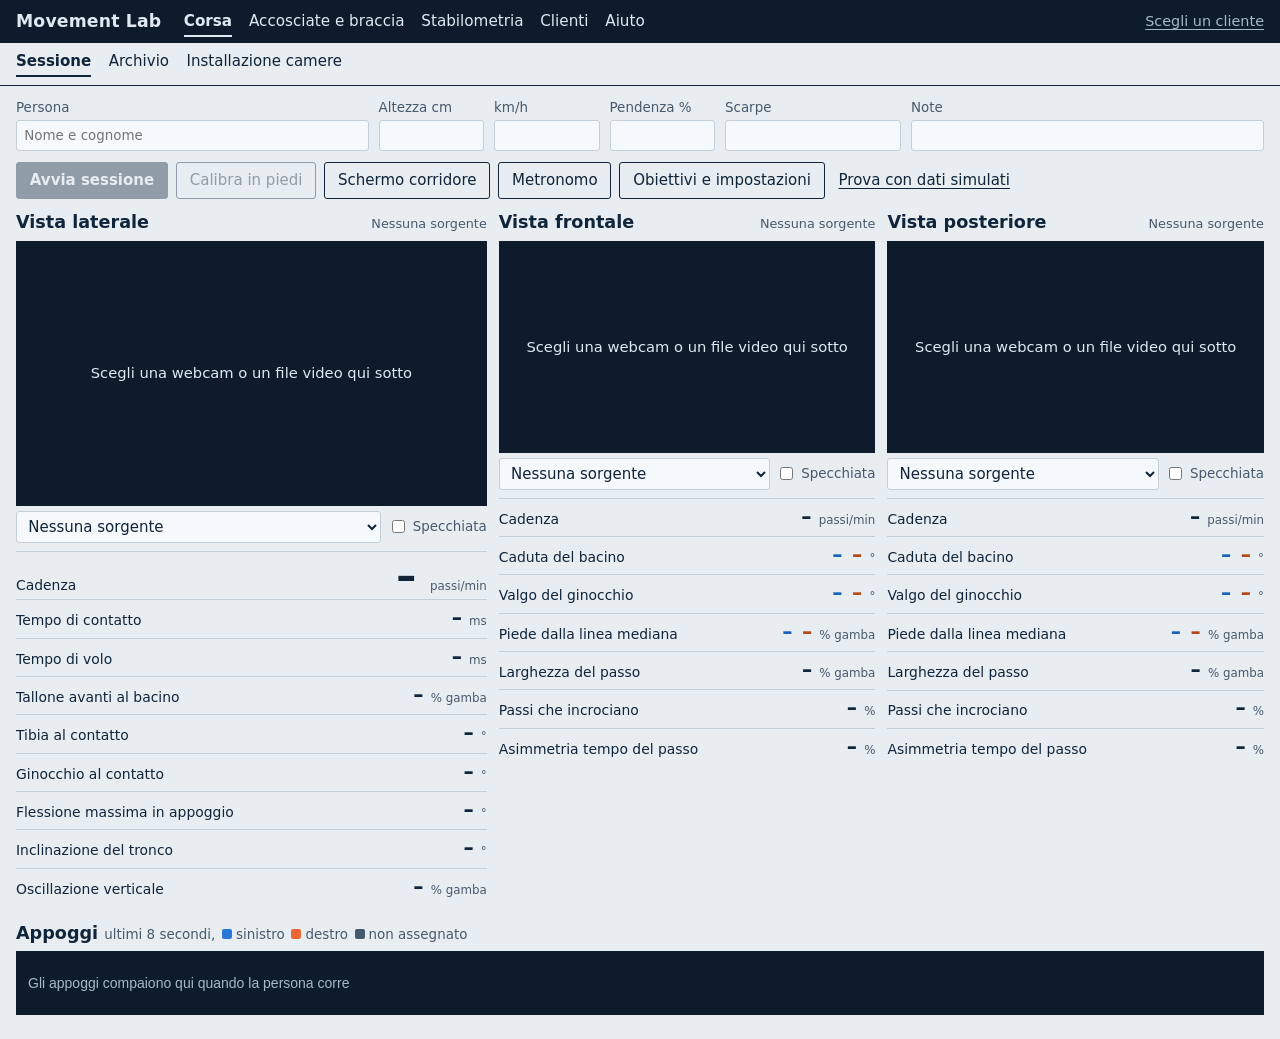
==== index.html @ 062727ff "Add files via upload" ====
<!doctype html>
<html lang="it">
<head>
<meta charset="utf-8">
<meta name="viewport" content="width=device-width, initial-scale=1">
<title>Corsa, Movement Lab</title>
<link rel="icon" href="../icon-192.png">
<link rel="manifest" href="../manifest.webmanifest">
<link rel="apple-touch-icon" href="../icon-192.png">
<script>if ((navigator.userAgentData && navigator.userAgentData.mobile) || /Android|iPhone|iPad|iPod|Mobile/.test(navigator.userAgent) || (navigator.maxTouchPoints > 1 && /Macintosh/.test(navigator.userAgent))) location.replace("telefono.html" + location.hash);</script>
<link rel="stylesheet" href="styles.css">
<link rel="stylesheet" href="../suitebar.css">
</head>
<body data-module="corsa">
<header class="top no-print">
  <nav aria-label="Sezioni"><a href="#live" data-nav="live">Sessione</a><a href="#archivio" data-nav="archivio">Archivio</a><a href="#guida" data-nav="guida">Installazione camere</a></nav>
  <p id="status" role="status"></p>
</header>

<main id="live" class="page">
  <form class="session" id="sessionForm" autocomplete="off">
    <label class="grow">Persona <input id="person" list="people" placeholder="Nome e cognome"><datalist id="people"></datalist></label>
    <label>Altezza cm <input id="height" type="number" min="100" max="230" inputmode="numeric"></label>
    <label>km/h <input id="speed" type="number" step="0.1" min="0" inputmode="decimal"></label>
    <label>Pendenza % <input id="incline" type="number" step="0.5" inputmode="decimal"></label>
    <label>Scarpe <input id="shoes"></label>
    <label class="grow">Note <input id="notes"></label>
  </form>
  <div class="controls">
    <button id="start" class="primary" disabled>Avvia sessione</button>
    <span id="clock" class="clock" hidden>0:00</span>
    <button id="calibrate" disabled title="La persona resta ferma in piedi per 3 secondi davanti alle camere frontale o posteriore">Calibra in piedi</button>
    <button id="runnerBtn">Schermo corridore</button>
    <button id="metro" aria-pressed="false">Metronomo</button>
    <button id="goalsBtn" aria-expanded="false" aria-controls="goals">Obiettivi e impostazioni</button>
    <button id="demo" class="quiet">Prova con dati simulati</button>
  </div>
  <section id="goals" class="goals" hidden aria-label="Obiettivi e impostazioni">
    <p class="fine">Le soglie sono facoltative e le decidi tu in base alla persona. Una misura fuori soglia viene segnalata durante la corsa.</p>
    <div class="goal-fields">
      <label>Cadenza minima <input id="g_cadMin" type="number"></label>
      <label>Cadenza massima <input id="g_cadMax" type="number"></label>
      <label>Metronomo, passi/min <input id="g_metro" type="number" value="170"></label>
      <label>Caduta bacino massima ° <input id="g_drop" type="number" step="0.5"></label>
      <label>Valgo massimo ° <input id="g_valgus" type="number" step="0.5"></label>
      <label>Tallone avanti massimo, % gamba <input id="g_over" type="number" step="1"></label>
      <label>Riconoscimento <select id="g_model"><option value="full">Preciso</option><option value="lite">Veloce, per PC meno potenti</option></select></label>
      <label>Riproduzione file video <select id="g_rate"><option value="1">Velocità normale</option><option value="0.5">Metà velocità</option><option value="0.25">Un quarto, per video a 120 fps o più</option></select></label>
    </div>
  </section>

  <div class="bays" id="bays"></div>
  <section class="ribbon-wrap" aria-label="Appoggi degli ultimi 8 secondi">
    <h2>Appoggi <span class="fine">ultimi 8 secondi, <i class="sw l"></i>sinistro <i class="sw r"></i>destro <i class="sw n1"></i>non assegnato</span></h2>
    <canvas id="ribbon" height="64"></canvas>
  </section>
</main>

<main id="archivio" class="page" hidden></main>
<main id="report" class="page" hidden></main>

<main id="guida" class="page guide" hidden>
  <h1>Come piazzare le camere</h1>
  <p class="lede">La qualità dei numeri dipende soprattutto dalla ripresa. Conviene rifarla sempre uguale, così le sessioni restano confrontabili.</p>
  <svg class="plan" viewBox="0 0 720 300" role="img" aria-label="Pianta dall'alto: tapis roulant al centro, camera frontale davanti, posteriore dietro, laterale di fianco a circa 3 metri">
    <rect x="240" y="95" width="240" height="66" rx="6" class="belt"/><text x="360" y="133" text-anchor="middle">tapis roulant</text>
    <path d="M360 128 h0" />
    <g class="cam"><rect x="60" y="112" width="34" height="30" rx="4"/><text x="77" y="96" text-anchor="middle">Frontale</text></g>
    <g class="cam"><rect x="626" y="112" width="34" height="30" rx="4"/><text x="643" y="96" text-anchor="middle">Posteriore</text></g>
    <g class="cam"><rect x="343" y="250" width="34" height="30" rx="4"/><text x="430" y="271" text-anchor="middle">Laterale</text></g>
    <line x1="100" y1="128" x2="234" y2="128" class="dim"/><text x="167" y="120" text-anchor="middle" class="small">3-4 m</text>
    <line x1="486" y1="128" x2="620" y2="128" class="dim"/><text x="553" y="120" text-anchor="middle" class="small">3-4 m</text>
    <line x1="360" y1="167" x2="360" y2="244" class="dim"/><text x="372" y="210" class="small">3 m</text>
    <path d="M300 128 l-26 0 m8 -7 l-8 7 l8 7" class="dir"/><text x="360" y="84" text-anchor="middle" class="small">direzione di corsa: verso la camera frontale</text>
  </svg>
  <h2>Attrezzatura consigliata</h2>
  <ul>
    <li><b>Tre webcam USB uguali che dichiarano 720p a 60 fotogrammi al secondo.</b> Stesso modello significa stessa ottica e stessi colori. La Logitech C922 è un esempio con queste specifiche.</li>
    <li><b>Tre treppiedi</b>, meglio con livella, e una prolunga USB attiva se il computer è lontano.</li>
    <li><b>Una presa USB per camera, su lati diversi del PC.</b> Più webcam sullo stesso hub spesso non si avviano insieme.</li>
    <li><b>Telefono che registra a 120 o 240 fps</b> se ti serve il tempo di contatto più affidabile. Carichi il file come sorgente e lo fai analizzare a velocità ridotta.</li>
  </ul>
  <h2>Ripresa</h2>
  <ol>
    <li>Metti ogni camera in bolla, con l’obiettivo all’altezza dell’anca o poco sotto.</li>
    <li>Inquadra tutto il corpo con margine sopra la testa e sotto i piedi, anche nel punto più alto del passo.</li>
    <li>Tieni la camera laterale perpendicolare al nastro, centrata sul punto in cui la persona corre.</li>
    <li>Controlla che il cruscotto del tapis roulant non copra le gambe nella vista frontale. Se le copre, sposta la camera più in basso o usa la vista posteriore.</li>
    <li>Illumina in modo uniforme, senza finestre alle spalle della persona. A 60 fps servono luce e tempi di posa brevi, altrimenti i piedi risultano mossi.</li>
    <li>Fai indossare pantaloncini e calze che si distinguono dal nastro e dallo sfondo.</li>
    <li>Fai calibrare in piedi per 3 secondi prima di ogni sessione, così il bacino viene misurato rispetto alla posizione di riposo.</li>
    <li>Lascia correre la persona almeno un minuto prima di avviare la sessione.</li>
  </ol>
  <h2>Quanto fidarsi delle misure</h2>
  <ul>
    <li><b>Più affidabili:</b> cadenza e tempo del passo.</li>
    <li><b>Buone per confrontare le sessioni:</b> tallone avanti al bacino, angoli di ginocchio e tibia, tronco, oscillazione, caduta del bacino, valgo, larghezza del passo.</li>
    <li><b>Da leggere con cautela:</b> tempi di contatto e volo. Dipendono dai fotogrammi al secondo: a 60 fps ogni istante ha almeno ±17 ms di tolleranza, su un contatto di circa 250 ms. Nei test su un corridore simulato il contatto risulta circa 20 ms più lungo del vero.</li>
    <li><b>Stime da controllare a occhio:</b> angolo del piede al contatto e appoggio sulle punte. Il modello segue solo tallone e punta.</li>
    <li><b>Non misurate:</b> pronazione e supinazione, cioè il movimento del retropiede. Il modello non segue abbastanza punti del piede: le segni tu nel report, guardando la ripresa.</li>
  </ul>
  <h2>La ruota della corsa</h2>
  <p>Nel report trovi la ruota: il ciclo del passo con le figure medie della persona, il riferimento schematico e gli errori numerati. Per ottenere il percorso medio del piede serve la vista laterale, per ginocchia e braccia la vista frontale o posteriore.</p>
  <h2>Velocità</h2>
  <p>Ogni camera in più divide i fotogrammi analizzati. Sotto 15 al secondo il programma avvisa: tempi di contatto e di volo diventano poco affidabili. In quel caso usa una o due camere, scegli il riconoscimento “Veloce”, oppure registra i video e caricali come file, analizzandoli a velocità ridotta.</p>
  <p>Nel PC con scheda grafica dedicata, se i fotogrammi analizzati restano bassi, imposta Chrome o Edge su “Prestazioni elevate” in Impostazioni di Windows, Schermo, Grafica.</p>
  <p class="fine">I video vengono elaborati solo su questo computer e non vengono salvati. Nel referto restano numeri e pochi fotogrammi di esempio: chiedi il consenso alla persona ripresa.</p>
</main>

<div id="runner" class="runner" hidden>
  <button id="runnerClose" class="runner-close">Chiudi</button>
  <div class="r-main"><div id="rCad" class="r-cad">–</div><div class="r-unit">passi al minuto <span id="rCadHint"></span></div></div>
  <div class="r-side">
    <div class="r-m"><span>Caduta bacino <i id="rDropA" class="r-asym"></i></span><div class="r-pair"><b id="rDropL" class="ink-l">–</b><b id="rDropR" class="ink-r">–</b></div><small>sinistra, destra</small></div>
    <div class="r-m"><span>Valgo ginocchio <i id="rValA" class="r-asym"></i></span><div class="r-pair"><b id="rValL" class="ink-l">–</b><b id="rValR" class="ink-r">–</b></div><small>sinistra, destra</small></div>
    <div class="r-m"><span>Tallone avanti</span><div class="r-pair"><b id="rOver">–</b></div><small>% gamba</small></div>
  </div>
  <canvas id="ribbon2" height="110"></canvas>
</div>

<script type="module" src="../suitebar.js"></script>
<script type="module" src="main.js"></script>
</body>
</html>
---- styles.css ----
:root {
  color-scheme: light;
  --floor: #e7edf1; --panel: #f6f9fb; --ink: #10243a; --ink2: #47596c; --line: #c4d0d9;
  --bay: #0d1b2b; --bay-ink: #dfe9f1;
  --l: #2a78d6; --r: #eb6834; --n1: #47596c; --lt: #1c63b8; --rt: #b8481a;
  --alert: #a4162d; --accent: #10243a;
  --font: "Bahnschrift", "DIN Alternate", "Barlow", "Segoe UI", system-ui, sans-serif;
}
@media (prefers-color-scheme: dark) {
  :root { color-scheme: dark; --floor: #101c29; --panel: #182634; --ink: #eaf1f6; --ink2: #a9b8c5; --line: #30414f; --bay: #081320; --l: #3987e5; --r: #d95926; --n1: #a9b8c5; --lt: #79b2f3; --rt: #f09468; --alert: #ff8a9b; --accent: #eaf1f6; }
}
* { box-sizing: border-box; }
html { -webkit-text-size-adjust: 100%; }
body { margin: 0; background: var(--floor); color: var(--ink); font: 15px/1.45 var(--font); font-variant-numeric: tabular-nums; }
[hidden] { display: none !important; }
a { color: inherit; }
h1 { font-size: 1.9rem; line-height: 1.1; margin: 0 0 .25rem; font-weight: 600; }
h2 { font-size: 1.1rem; margin: 0; font-weight: 600; }
.fine { font-size: .84rem; color: var(--ink2); font-weight: 400; }
:focus-visible { outline: 3px solid var(--l); outline-offset: 2px; }

button, .btn { font: inherit; color: var(--ink); background: transparent; border: 1.5px solid var(--ink); border-radius: 3px; padding: .42rem .8rem; cursor: pointer; text-decoration: none; display: inline-block; }
button:hover:not(:disabled), .btn:hover { background: color-mix(in srgb, var(--ink) 10%, transparent); }
button:disabled { opacity: .4; cursor: not-allowed; }
button.primary { background: var(--accent); color: var(--floor); font-weight: 600; }
button.primary:hover:not(:disabled) { background: color-mix(in srgb, var(--accent) 85%, var(--floor)); }
button.stop, button.stop:hover:not(:disabled) { background: var(--alert); border-color: var(--alert); color: #fff; font-weight: 600; }
button.quiet { border-color: transparent; text-decoration: underline; text-underline-offset: 3px; padding-inline: .3rem; }
button[aria-pressed="true"] { background: var(--ink); color: var(--floor); }
input, select { font: inherit; color: inherit; background: var(--panel); border: 1px solid var(--line); border-radius: 3px; padding: .3rem .45rem; width: 100%; min-width: 0; }
label { font-size: .84rem; color: var(--ink2); display: grid; gap: .15rem; }

.top { display: flex; align-items: baseline; gap: 1.6rem; padding: .5rem 16px; flex-wrap: wrap; border-bottom: 1.5px solid var(--ink); }
.brand { font-size: 1.3rem; font-weight: 700; font-stretch: condensed; text-decoration: none; }
nav { display: flex; gap: 1.1rem; flex-wrap: wrap; }
nav a { text-decoration: none; padding-bottom: 2px; border-bottom: 2px solid transparent; }
nav a[aria-current="page"] { border-color: var(--ink); font-weight: 600; }
#status { margin: 0 0 0 auto; color: var(--ink2); font-size: .88rem; max-width: 60ch; }
#status.err { color: var(--alert); }
.page { padding: 12px 16px 24px; }

.session { display: grid; grid-template-columns: 2fr repeat(3, minmax(70px, .6fr)) 1fr 2fr; gap: .6rem; }
.controls { display: flex; flex-wrap: wrap; gap: .5rem; align-items: center; margin: .7rem 0; }
.clock { font-size: 1.3rem; font-weight: 600; min-width: 3.4em; }
.goals { background: var(--panel); border: 1px solid var(--line); padding: .6rem .8rem .8rem; margin-bottom: .7rem; }
.goals .fine { margin: 0 0 .5rem; }
.goal-fields { display: grid; grid-template-columns: repeat(auto-fit, minmax(170px, 1fr)); gap: .6rem; }

.bays { display: grid; grid-template-columns: 1.25fr 1fr 1fr; gap: 12px; align-items: start; }
.bay { min-width: 0; }
.bay-head { display: flex; justify-content: space-between; align-items: baseline; gap: .6rem; margin-bottom: .3rem; }
.bay-head .state { font-size: .8rem; color: var(--ink2); text-align: right; }
.bay-head .state.warn { color: var(--alert); }
.stage { position: relative; aspect-ratio: 16 / 9; background: var(--bay); color: var(--bay-ink); overflow: hidden; }
.stage video, .stage canvas { position: absolute; inset: 0; width: 100%; height: 100%; object-fit: contain; }
.stage .placeholder { position: absolute; inset: 0; display: flex; align-items: center; justify-content: center; text-align: center; padding: 1rem; font-size: .92rem; }
.stage .tag { position: absolute; left: 8px; top: 8px; background: var(--bay); padding: .1rem .45rem; font-size: .78rem; }
.src-row { display: grid; grid-template-columns: 1fr auto; gap: .4rem; margin-top: .35rem; align-items: center; }
.src-row label.mirror { display: flex; align-items: center; gap: .3rem; white-space: nowrap; }
.src-row label.mirror input { width: auto; }
.readout { margin-top: .5rem; display: grid; }
.readout .row { display: grid; grid-template-columns: 1fr auto; align-items: baseline; padding: .24rem 0; border-top: 1px solid var(--line); gap: .6rem; }
.readout .row > span:first-child { font-size: .87rem; line-height: 1.2; }
.readout .val { font-size: 1.28rem; font-weight: 600; white-space: nowrap; }
.readout .val small { font-size: .74rem; font-weight: 400; color: var(--ink2); }
.readout .val .lv { color: var(--lt); } .readout .val .rv { color: var(--rt); margin-left: .6rem; }
.readout .row.hero .val { font-size: 2.5rem; line-height: 1; font-stretch: condensed; }
.readout .row.over .val, .readout .row.over > span:first-child { color: var(--alert); }
.readout .row.over > span:first-child::before { content: "▲ "; }
.asymline { grid-column: 1 / -1; font-size: .84rem; margin-top: -.1rem; }
.asymline:empty { display: none; }
.r-asym { font-style: normal; color: #ff9dac; font-weight: 700; }
.sw { display: inline-block; width: 10px; height: 10px; border-radius: 2px; margin: 0 .25rem 0 .15rem; vertical-align: baseline; }
.sw.l { background: var(--l); } .sw.r { background: var(--r); } .sw.n1 { background: var(--n1); }

.ribbon-wrap { margin-top: .9rem; }
#ribbon, #ribbon2 { width: 100%; display: block; background: var(--bay); margin-top: .3rem; }
#ribbon { height: 64px; }
#ribbon2 { height: 15vh; }
body.running .session { display: none; }

.runner { position: fixed; inset: 0; background: var(--bay); color: var(--bay-ink); display: grid; grid-template-columns: 1.4fr 1fr; grid-template-rows: 1fr auto; padding: 2vh 3vw; gap: 2vh 3vw; z-index: 10; }
.runner-close { position: absolute; top: 12px; right: 16px; color: var(--bay-ink); border-color: var(--bay-ink); }
.runner-close:hover { background: #ffffff22 !important; }
.r-main { align-self: center; }
.r-cad { font-size: min(27vw, 58vh); line-height: .9; font-weight: 700; font-stretch: condensed; letter-spacing: -.02em; }
.r-cad.off { color: #ff8a9b; }
.r-unit { font-size: 2.6vh; }
.r-side { align-self: center; display: grid; gap: 3.5vh; }
.r-m span { font-size: 2.6vh; } .r-m small { font-size: 1.8vh; opacity: .75; display: block; }
.r-pair { display: flex; gap: 2.5vw; } .r-pair b { font-size: 9vh; line-height: 1.05; font-weight: 600; }
.ink-l { color: #79b2f3; } .ink-r { color: #f09468; }
.runner canvas { grid-column: 1 / -1; background: transparent; }

.rep-head { display: flex; justify-content: space-between; flex-wrap: wrap; align-items: end; gap: 1rem; border-bottom: 1.5px solid var(--ink); padding-bottom: .6rem; }
.rep-head p { margin: 0; color: var(--ink2); }
.rep-actions { display: flex; flex-wrap: wrap; gap: .5rem; align-items: end; }
.report, .archive { max-width: 1040px; margin: 0 auto; }
.facts { display: flex; flex-wrap: wrap; gap: .5rem 2.2rem; margin: .9rem 0; }
.facts dt { font-size: .8rem; color: var(--ink2); } .facts dd { margin: 0; font-weight: 600; }
.notes { max-width: 72ch; }
.sim-banner { background: var(--ink); color: var(--floor); padding: .45rem .7rem; margin: .8rem 0 0; }
.rep-view { margin-top: 1.5rem; break-inside: avoid-page; }
.rep-view h2 { font-size: 1.35rem; }
.rep-view .fine { margin: .2rem 0; }
table.metrics { width: 100%; border-collapse: collapse; margin-top: .55rem; }
table.metrics th, table.metrics td { padding: .32rem .5rem .32rem 0; border-top: 1px solid var(--line); text-align: left; font-weight: 400; vertical-align: baseline; }
table.metrics thead th { border-top: 0; color: var(--ink2); font-size: .84rem; }
table.metrics tbody th { font-weight: 500; }
table.metrics td, table.metrics .n { text-align: right; }
table.metrics td:first-of-type { font-weight: 600; }
.archive td:first-of-type { font-weight: 400; text-align: left; }
.u { color: var(--ink2); font-size: .8rem; font-weight: 400; }
.sd { color: var(--ink2); font-weight: 400; font-size: .86em; }
.keys { display: grid; grid-template-columns: repeat(auto-fill, minmax(300px, 1fr)); gap: 10px; margin-top: .8rem; }
.keys figure { margin: 0; } .keys img { width: 100%; display: block; background: var(--bay); } .keys figcaption { font-size: .84rem; color: var(--ink2); margin-top: .15rem; }
.charts { display: grid; grid-template-columns: repeat(auto-fit, minmax(300px, 1fr)); gap: 14px; margin-top: .8rem; }
.chart { position: relative; margin: 0; }
.chart figcaption { font-weight: 600; }
.chart svg { width: 100%; display: block; }
.chart .grid { stroke: var(--line); stroke-width: 1; }
.chart .tick { fill: var(--ink2); font-size: 11px; }
.chart .line.l { stroke: var(--l); } .chart .line.r { stroke: var(--r); stroke-dasharray: 7 4; } .chart .line.n1 { stroke: var(--l); }
.chart .cross { stroke: var(--ink2); stroke-width: 1; }
.chart .legend { font-size: .82rem; display: flex; gap: .8rem; color: var(--ink2); }
.chart .tip { position: absolute; top: 34px; background: var(--ink); color: var(--floor); padding: .25rem .5rem; font-size: .8rem; pointer-events: none; white-space: nowrap; z-index: 2; }
.disclaimer { margin-top: 1.6rem; border-top: 1px solid var(--line); padding-top: .5rem; }
.empty { padding: 2rem 0; font-size: 1.05rem; }

.guide { max-width: 800px; margin: 0 auto; }
.guide h2 { font-size: 1.25rem; margin-top: 1.5rem; }
.guide li { margin-bottom: .4rem; max-width: 72ch; } .guide p { max-width: 72ch; }
.lede { font-size: 1.1rem; }
.plan { width: 100%; background: var(--panel); margin-top: .7rem; }
.plan text { fill: var(--ink); font-size: 15px; font-family: var(--font); }
.plan .small { font-size: 13px; fill: var(--ink2); }
.plan .belt { fill: none; stroke: var(--ink); stroke-width: 2; }
.plan .cam rect { fill: var(--ink); }
.plan .dim { stroke: var(--ink2); stroke-dasharray: 4 4; }
.plan .dir { fill: none; stroke: var(--r); stroke-width: 2.5; }

@media (max-width: 1000px) {
  .bays { grid-template-columns: 1fr; }
  .session { grid-template-columns: 1fr 1fr; }
  .session .grow { grid-column: 1 / -1; }
  .runner { grid-template-columns: 1fr; overflow: auto; }
}
@media print {
  :root { color-scheme: light; --floor: #fff; --panel: #fff; --ink: #000; --ink2: #444; --line: #bbb; --l: #2a78d6; --r: #eb6834; --lt: #1c63b8; --rt: #b8481a; }
  .no-print, .top { display: none !important; }
  body { font-size: 11pt; }
  .page { padding: 0; }
  .chart .tip, .chart .cross { display: none; }
  .rep-view { break-inside: auto; } table.metrics, .keys, .charts { break-inside: avoid; }
  * { -webkit-print-color-adjust: exact; print-color-adjust: exact; }
}

/* Ruota della corsa */
.ruota-sec { --err: #c8233f; margin-top: 1.5rem; break-before: page; }
@media (prefers-color-scheme: dark) { .ruota-sec { --err: #ff6b82; } }
.ruota-head { display: flex; justify-content: space-between; align-items: end; flex-wrap: wrap; gap: .5rem 1rem; border-bottom: 1.5px solid var(--ink); padding-bottom: .4rem; }
.ruota-head h2 { font-size: 1.45rem; margin: 0; }
.ruota-head p { margin: 0; color: var(--ink2); }
.ruota-intro { max-width: 90ch; margin: .5rem 0 .4rem; }
.ruota-grid { display: grid; grid-template-columns: minmax(0, 1.55fr) minmax(0, 1fr); gap: 10px 22px; align-items: start; }
.ruota-main, .ruota-rear { margin: 0; }
.ruota-rear figcaption { font-weight: 600; }
.rw-svg { display: block; width: 100%; height: auto; font-family: var(--font); }
.ruota-key { list-style: none; padding: 0; margin: .5rem 0 0; font-size: .86rem; color: var(--ink2); display: grid; gap: .22rem; }
.ruota-key li { display: grid; grid-template-columns: 38px minmax(0, 1fr); align-items: center; }
.ruota-key .rw-num { justify-self: center; }
.rw-ring { fill: none; stroke: var(--line); stroke-width: 30; }
.rw-ring-st { fill: none; stroke: var(--ink); stroke-width: 30; }
.rw-ring-t { font-size: 17px; letter-spacing: .14em; font-weight: 600; fill: var(--ink2); dominant-baseline: middle; }
.rw-ring-t.st { fill: var(--floor); }
.rw-chev { fill: none; stroke: var(--ink2); stroke-width: 3; stroke-linecap: round; stroke-linejoin: round; }
.rw-chev.st { stroke: var(--floor); }
.rw-lead { stroke: var(--line); stroke-width: 1.5; }
.rw-tick circle { fill: var(--floor); stroke: var(--ink); stroke-width: 2; }
.rw-tick text { font-size: 15px; font-weight: 700; text-anchor: middle; fill: var(--ink); }
.rw-label { font-size: 21px; fill: var(--ink); }
.rw-label .id { font-weight: 700; }
.rw-ground { stroke: var(--ink2); stroke-width: 2; }
.rw-ref { fill: none; stroke: #8496a6; stroke-width: 1.6; stroke-dasharray: 4 3; stroke-linejoin: round; }
.rw-ref.big { stroke-width: 2.2; stroke-dasharray: 7 5; }
.rw-far { fill: none; stroke: #8496a6; stroke-width: 2.8; stroke-linecap: round; stroke-linejoin: round; }
.rw-far.big { stroke-width: 4; }
.rw-near { fill: none; stroke: var(--ink); stroke-width: 3.6; stroke-linecap: round; stroke-linejoin: round; }
.rw-near.big { stroke-width: 5.5; }
.rw-head { fill: var(--floor); stroke: var(--ink); stroke-width: 3; }
.rw-head.big { stroke-width: 4.5; }
.rw-joint { fill: var(--floor); stroke: var(--ink); stroke-width: 1.8; }
.rw-err-o { fill: none; stroke: var(--err); stroke-width: 9; stroke-linecap: round; stroke-linejoin: round; }
.rw-err-i { fill: none; stroke: var(--floor); stroke-width: 3; stroke-linecap: round; stroke-linejoin: round; }
.rw-err-o.big { stroke-width: 12; } .rw-err-i.big { stroke-width: 4.5; }
.rw-path { fill: none; stroke: var(--ink); stroke-width: 3; stroke-linejoin: round; }
.rw-path-ref { fill: none; stroke: #8496a6; stroke-width: 2.2; stroke-dasharray: 7 5; stroke-linejoin: round; }
.rw-dim { fill: none; stroke: var(--ink2); stroke-width: 2; }
.rw-dim.err { stroke: var(--err); stroke-width: 3; }
.rw-val { font-size: 21px; font-weight: 600; fill: var(--ink); }
.rw-val.err { fill: var(--err); font-weight: 700; }
.rw-big { font-size: 42px; font-weight: 700; fill: var(--ink); }
.rw-big.err { fill: var(--err); }
.rw-small { font-size: 18px; fill: var(--ink2); }
.rw-arrow { fill: none; stroke: var(--err); stroke-width: 4; stroke-linecap: round; stroke-linejoin: round; }
.rw-mid { stroke: var(--ink2); stroke-width: 1.4; stroke-dasharray: 2 5; }
.rw-badge circle { fill: var(--err); }
.rw-badge polygon { fill: var(--floor); stroke: var(--err); stroke-width: 3.5; }
.rw-badge text { font-size: 18px; font-weight: 700; text-anchor: middle; fill: #fff; }
.rw-badge.manual text { fill: var(--ink); font-size: 16px; }
.rw-num { flex: none; display: inline-flex; align-items: center; justify-content: center; width: 1.55em; height: 1.55em; border-radius: 50%; background: var(--err, #c8233f); color: #fff; font-weight: 700; font-size: .92em; }
.rw-num.manual { background: transparent; border: 2px solid var(--err, #c8233f); border-radius: 0; transform: rotate(45deg); width: 1.3em; height: 1.3em; margin: 0 .15em; color: var(--ink); }
.rw-num.manual i { font-style: normal; transform: rotate(-45deg); }
.ruota-list h3 { font-size: 1.1rem; margin: .7rem 0 .25rem; font-weight: 600; }
.ruota-list .fine { margin: .25rem 0; }
.ruota-ol { list-style: none; margin: 0; padding: 0; display: grid; grid-template-columns: repeat(auto-fit, minmax(330px, 1fr)); gap: .4rem 1.4rem; }
.ruota-ol li { display: grid; grid-template-columns: 2em minmax(0, 1fr); align-items: start; break-inside: avoid; }
.ruota-ol b { font-weight: 600; }
.rw-value { color: var(--ink2); font-size: .92em; }
.ruota-ctrl { margin-top: .7rem; border-top: 1px solid var(--line); padding-top: .4rem; }
.ruota-ctrl summary { cursor: pointer; font-weight: 600; min-height: 32px; }
.ruota-ctrl .fine { margin: .25rem 0; max-width: 85ch; }
.ruota-sel { display: flex; flex-wrap: wrap; gap: .4rem 1.1rem; align-items: end; }
.ruota-sel label { min-width: 150px; }
.ruota-sel label.check { display: flex; align-items: center; gap: .4rem; min-width: 0; color: var(--ink); }
.ruota-sel label.check input { width: auto; }
@media (max-width: 860px) {
  .ruota-grid { grid-template-columns: minmax(0, 1fr); }
  .ruota-ol { grid-template-columns: minmax(0, 1fr); }
}
@media print {
  .ruota-sec { --err: #000; break-after: page; }
  .rw-ring-st { stroke: #000; } .rw-ring-t.st { fill: #fff; } .rw-ring { stroke: #bbb; }
  .rw-err-i { stroke: #fff; } .rw-head, .rw-joint, .rw-tick circle, .rw-badge polygon { fill: #fff; }
  .rw-ref, .rw-path-ref, .rw-far { stroke: #777; }
  .rw-num { background: #000; } .rw-num.manual { background: transparent; border-color: #000; color: #000; }
  .rw-ring-t.st, .rw-chev.st { fill: #fff; } .rw-chev.st { fill: none; stroke: #fff; }
  .ruota-grid { grid-template-columns: 128mm minmax(0, 1fr); gap: 0 4mm; }
  .ruota-key { font-size: 8pt; }
  .ruota-intro { font-size: 9.5pt; margin: 1mm 0; }
  .ruota-ol { grid-template-columns: 1fr 1fr; font-size: 9pt; gap: 1mm 4mm; }
  .ruota-list .fine { font-size: 8pt; margin: .6mm 0; }
  .ruota-list h3 { margin: 1mm 0 .5mm; font-size: 10.5pt; }
  body.print-ruota .report > *:not(.ruota-sec) { display: none !important; }
  body.print-ruota .ruota-sec { margin-top: 0; break-before: auto; break-after: auto; }
}
---- suitebar.css ----
/* Barra comune e segnalazione delle asimmetrie: i colori sono fissi perché questo foglio si aggiunge a quello di ogni programma. */
.labbar { display: flex; align-items: center; flex-wrap: wrap; gap: .25rem 1.4rem; padding: .4rem 16px; background: #0d1b2b; color: #dfe9f1; font-size: .95rem; }
.labbar a { color: inherit; text-decoration: none; }
.labbar .labname { font-weight: 700; font-size: 1.08rem; font-stretch: condensed; letter-spacing: .01em; }
.labbar nav { display: flex; flex-wrap: wrap; gap: .1rem 1.05rem; }
.labbar nav a { padding: .2rem 0; border-bottom: 2px solid transparent; font-weight: 400; }
.labbar nav a:hover { border-bottom-color: #a7b8c7; }
.labbar nav a[aria-current="page"] { border-bottom-color: #dfe9f1; font-weight: 600; }
.labbar :focus-visible { outline: 3px solid #79b2f3; outline-offset: 2px; }
.labclient { margin-left: auto; color: #a7b8c7; font-size: .9rem; }
.labclient .who { color: #fff; font-weight: 600; }
.labclient .who:hover { text-decoration: underline; }
.labclient .change { text-decoration: underline; text-underline-offset: 3px; margin-left: .4rem; }
.labinstall { font: inherit; font-size: .88rem; color: #dfe9f1; background: transparent; border: 1.5px solid #a7b8c7; border-radius: 3px; padding: .2rem .6rem; cursor: pointer; }
@media (max-width: 620px) {
  .labbar { padding: .4rem 12px .1rem; gap: .1rem .8rem; }
  .labbar .labname { font-size: 1rem; }
  .labclient { font-size: .84rem; }
  .labbar nav { order: 3; flex: 0 0 100%; flex-wrap: nowrap; overflow-x: auto; gap: 1.1rem; scrollbar-width: none; }
  .labbar nav a { white-space: nowrap; padding: .45rem 0; }
  .labinstall { order: 2; }
}
.labnotice { background: #fff4d1; color: #4a3500; border-bottom: 2px solid #8a6a00; padding: .55rem 16px; display: flex; flex-wrap: wrap; gap: .4rem 1rem; align-items: center; justify-content: space-between; }
.labnotice p { margin: 0; max-width: 80ch; }
.labnotice button { color: #4a3500; border-color: #4a3500; background: transparent; }
.labnotice button:hover { background: #00000014 !important; }
.labnotice .close { background: #4a3500; color: #fff4d1; font-weight: 600; }
.labnotice .close:hover { background: #2f2200 !important; }

.asym { font-weight: 700; white-space: nowrap; color: #a4162d; }
.asym.lv2 { background: #a4162d; color: #fff; padding: .02em .35em; border-radius: 2px; }
.asym-note { font-weight: 400; font-size: .84em; display: block; color: var(--ink2); white-space: normal; }
.asym-sec { border: 1.5px solid var(--ink); padding: .55rem .8rem .5rem; margin-top: 1.1rem; break-inside: avoid; }
.asym-sec h2 { font-size: 1.05rem; margin: 0 0 .25rem; font-weight: 600; }
.asym-sec ul { margin: 0 0 .3rem; padding: 0; list-style: none; }
.asym-sec li { margin-bottom: .22rem; padding-left: 2.1em; text-indent: -2.1em; }
.asym-sec li > .asym:first-child { display: inline-block; min-width: 1.75em; text-indent: 0; text-align: center; margin-right: .2em; }
.asym-sec p { margin: 0 0 .25rem; }
.asym-legend { font-size: .8rem; color: var(--ink2); margin: .35rem 0 0 !important; }
.asym-legend .asym { font-size: .92em; }
.asym-live { font-size: .92rem; min-height: 1.3em; margin: .15rem 0; color: var(--bay-ink2, inherit); }
.asym-live .asym { color: #ff9dac; }
.asym-live .asym.lv2 { background: #c8233f; color: #fff; }
.dash-sample { display: inline-block; vertical-align: middle; margin-right: .3rem; }
.studio-line { color: var(--ink2); font-size: .95rem; }
.studio-line:empty { display: none; }
@media (prefers-color-scheme: dark) {
  .asym { color: #ff9dac; }
  .asym.lv2 { background: #c8233f; color: #fff; }
}
@media print {
  .labbar, .labnotice { display: none !important; }
  .asym { color: #000; }
  .asym.lv2 { background: #000; color: #fff; border: 1px solid #000; }
  .asym-sec { border-color: #000; }
  .asym-note, .asym-legend { color: #333; }
}
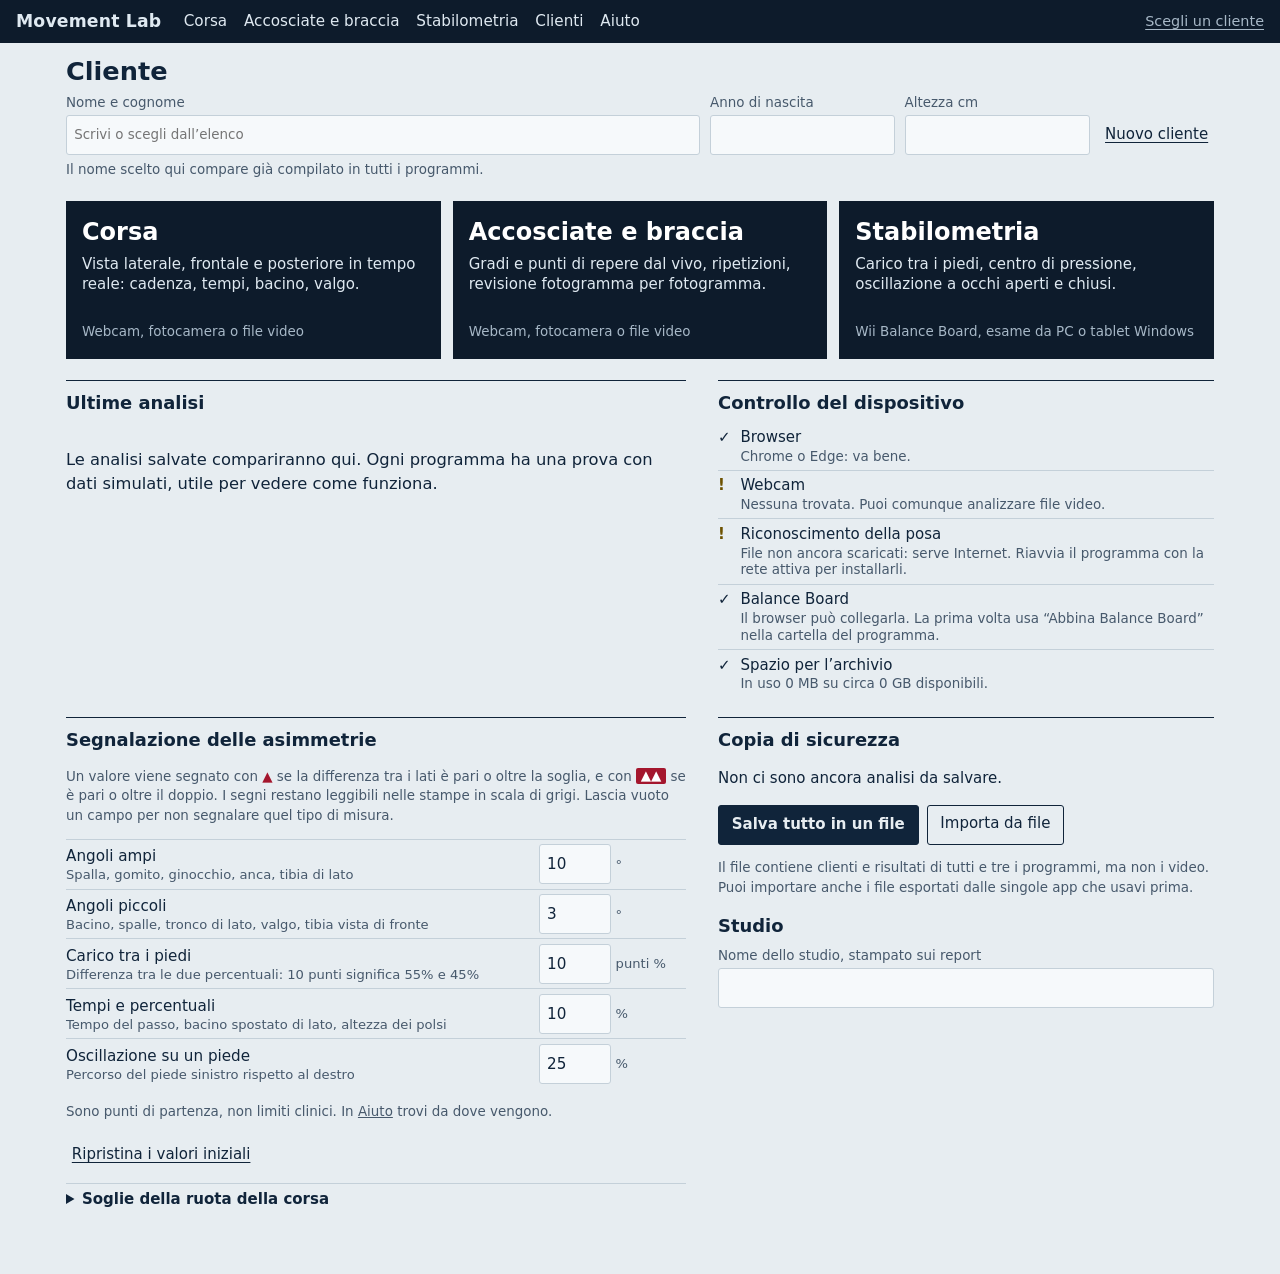
==== commit e2d14d8b: "Add files via upload" ====
--- a/index.html
+++ b/index.html
@@ -2,123 +2,135 @@
 <html lang="it">
 <head>
 <meta charset="utf-8">
-<meta name="viewport" content="width=device-width, initial-scale=1">
-<title>Corsa, Movement Lab</title>
-<link rel="icon" href="../icon-192.png">
-<link rel="manifest" href="../manifest.webmanifest">
-<link rel="apple-touch-icon" href="../icon-192.png">
-<script>if ((navigator.userAgentData && navigator.userAgentData.mobile) || /Android|iPhone|iPad|iPod|Mobile/.test(navigator.userAgent) || (navigator.maxTouchPoints > 1 && /Macintosh/.test(navigator.userAgent))) location.replace("telefono.html" + location.hash);</script>
-<link rel="stylesheet" href="styles.css">
-<link rel="stylesheet" href="../suitebar.css">
+<meta name="viewport" content="width=device-width, initial-scale=1, viewport-fit=cover">
+<title>Movement Lab</title>
+<meta name="theme-color" content="#0d1b2b">
+<link rel="manifest" href="manifest.webmanifest">
+<link rel="icon" href="icon-192.png">
+<link rel="apple-touch-icon" href="icon-192.png">
+<link rel="stylesheet" href="suite.css">
+<link rel="stylesheet" href="suitebar.css">
 </head>
-<body data-module="corsa">
-<header class="top no-print">
-  <nav aria-label="Sezioni"><a href="#live" data-nav="live">Sessione</a><a href="#archivio" data-nav="archivio">Archivio</a><a href="#guida" data-nav="guida">Installazione camere</a></nav>
-  <p id="status" role="status"></p>
-</header>
+<body data-module="home">
 
-<main id="live" class="page">
-  <form class="session" id="sessionForm" autocomplete="off">
-    <label class="grow">Persona <input id="person" list="people" placeholder="Nome e cognome"><datalist id="people"></datalist></label>
-    <label>Altezza cm <input id="height" type="number" min="100" max="230" inputmode="numeric"></label>
-    <label>km/h <input id="speed" type="number" step="0.1" min="0" inputmode="decimal"></label>
-    <label>Pendenza % <input id="incline" type="number" step="0.5" inputmode="decimal"></label>
-    <label>Scarpe <input id="shoes"></label>
-    <label class="grow">Note <input id="notes"></label>
-  </form>
-  <div class="controls">
-    <button id="start" class="primary" disabled>Avvia sessione</button>
-    <span id="clock" class="clock" hidden>0:00</span>
-    <button id="calibrate" disabled title="La persona resta ferma in piedi per 3 secondi davanti alle camere frontale o posteriore">Calibra in piedi</button>
-    <button id="runnerBtn">Schermo corridore</button>
-    <button id="metro" aria-pressed="false">Metronomo</button>
-    <button id="goalsBtn" aria-expanded="false" aria-controls="goals">Obiettivi e impostazioni</button>
-    <button id="demo" class="quiet">Prova con dati simulati</button>
-  </div>
-  <section id="goals" class="goals" hidden aria-label="Obiettivi e impostazioni">
-    <p class="fine">Le soglie sono facoltative e le decidi tu in base alla persona. Una misura fuori soglia viene segnalata durante la corsa.</p>
-    <div class="goal-fields">
-      <label>Cadenza minima <input id="g_cadMin" type="number"></label>
-      <label>Cadenza massima <input id="g_cadMax" type="number"></label>
-      <label>Metronomo, passi/min <input id="g_metro" type="number" value="170"></label>
-      <label>Caduta bacino massima ° <input id="g_drop" type="number" step="0.5"></label>
-      <label>Valgo massimo ° <input id="g_valgus" type="number" step="0.5"></label>
-      <label>Tallone avanti massimo, % gamba <input id="g_over" type="number" step="1"></label>
-      <label>Riconoscimento <select id="g_model"><option value="full">Preciso</option><option value="lite">Veloce, per PC meno potenti</option></select></label>
-      <label>Riproduzione file video <select id="g_rate"><option value="1">Velocità normale</option><option value="0.5">Metà velocità</option><option value="0.25">Un quarto, per video a 120 fps o più</option></select></label>
-    </div>
+<main id="home" class="page">
+  <section class="clientcard" aria-labelledby="clientTitle">
+    <h1 id="clientTitle">Cliente</h1>
+    <form id="clientForm" autocomplete="off">
+      <label class="grow">Nome e cognome <input id="c_name" list="c_people" placeholder="Scrivi o scegli dall’elenco"><datalist id="c_people"></datalist></label>
+      <label>Anno di nascita <input id="c_birth" type="number" inputmode="numeric" min="1900" max="2100"></label>
+      <label>Altezza cm <input id="c_height" type="number" inputmode="numeric" min="50" max="250"></label>
+      <div class="client-actions"><a class="btn" id="openSheet" href="#clienti" hidden>Apri la scheda</a><button type="button" id="newClient" class="quiet">Nuovo cliente</button></div>
+    </form>
+    <p class="fine" id="clientHint"></p>
   </section>
 
-  <div class="bays" id="bays"></div>
-  <section class="ribbon-wrap" aria-label="Appoggi degli ultimi 8 secondi">
-    <h2>Appoggi <span class="fine">ultimi 8 secondi, <i class="sw l"></i>sinistro <i class="sw r"></i>destro <i class="sw n1"></i>non assegnato</span></h2>
-    <canvas id="ribbon" height="64"></canvas>
+  <section class="mods" aria-label="Programmi">
+    <a class="mod" href="corsa.html"><h2>Corsa</h2><p>Vista laterale, frontale e posteriore in tempo reale: cadenza, tempi, bacino, valgo.</p><span>Webcam, fotocamera o file video</span></a>
+    <a class="mod" href="movimento.html"><h2>Accosciate e braccia</h2><p>Gradi e punti di repere dal vivo, ripetizioni, revisione fotogramma per fotogramma.</p><span>Webcam, fotocamera o file video</span></a>
+    <a class="mod" href="stabilometria.html"><h2>Stabilometria</h2><p>Carico tra i piedi, centro di pressione, oscillazione a occhi aperti e chiusi.</p><span>Wii Balance Board, esame da PC o tablet Windows</span></a>
   </section>
+
+  <div class="two">
+    <section><h2>Ultime analisi</h2><div id="recent"></div></section>
+    <section><h2>Controllo del dispositivo</h2><ul class="checks" id="checks"></ul></section>
+  </div>
+  <div class="two">
+    <section id="soglie"><h2>Segnalazione delle asimmetrie</h2>
+      <p class="fine">Un valore viene segnato con <span class="asym lv1">▲</span> se la differenza tra i lati è pari o oltre la soglia, e con <span class="asym lv2">▲▲</span> se è pari o oltre il doppio. I segni restano leggibili nelle stampe in scala di grigi. Lascia vuoto un campo per non segnalare quel tipo di misura.</p>
+      <form id="limits" autocomplete="off"></form>
+      <p class="fine">Sono punti di partenza, non limiti clinici. In <a href="#aiuto">Aiuto</a> trovi da dove vengono.</p>
+      <button type="button" id="resetLimits" class="quiet">Ripristina i valori iniziali</button>
+      <details class="wheel-limits" id="soglieruota"><summary>Soglie della ruota della corsa</summary>
+        <p class="fine">Decidono quali errori vengono segnati sulla ruota nel report della corsa. Lascia vuoto un campo per non segnalare quella voce.</p>
+        <form id="wheelLimits" autocomplete="off"></form>
+        <button type="button" id="resetWheelLimits" class="quiet">Ripristina i valori iniziali</button>
+      </details>
+    </section>
+    <section id="backup"><h2>Copia di sicurezza</h2>
+      <p id="backupState"></p>
+      <div class="btnrow"><button type="button" id="exportAll" class="primary">Salva tutto in un file</button><label class="btn">Importa da file<input id="importFile" type="file" accept="application/json,.json" hidden></label></div>
+      <p class="fine" id="backupMsg" role="status"></p>
+      <p class="fine">Il file contiene clienti e risultati di tutti e tre i programmi, ma non i video. Puoi importare anche i file esportati dalle singole app che usavi prima.</p>
+      <h2 class="sub">Studio</h2>
+      <label>Nome dello studio, stampato sui report <input id="studioName" autocomplete="off"></label>
+    </section>
+  </div>
 </main>
 
-<main id="archivio" class="page" hidden></main>
-<main id="report" class="page" hidden></main>
+<main id="clienti" class="page" hidden></main>
+<main id="cliente" class="page" hidden></main>
 
-<main id="guida" class="page guide" hidden>
-  <h1>Come piazzare le camere</h1>
-  <p class="lede">La qualità dei numeri dipende soprattutto dalla ripresa. Conviene rifarla sempre uguale, così le sessioni restano confrontabili.</p>
-  <svg class="plan" viewBox="0 0 720 300" role="img" aria-label="Pianta dall'alto: tapis roulant al centro, camera frontale davanti, posteriore dietro, laterale di fianco a circa 3 metri">
-    <rect x="240" y="95" width="240" height="66" rx="6" class="belt"/><text x="360" y="133" text-anchor="middle">tapis roulant</text>
-    <path d="M360 128 h0" />
-    <g class="cam"><rect x="60" y="112" width="34" height="30" rx="4"/><text x="77" y="96" text-anchor="middle">Frontale</text></g>
-    <g class="cam"><rect x="626" y="112" width="34" height="30" rx="4"/><text x="643" y="96" text-anchor="middle">Posteriore</text></g>
-    <g class="cam"><rect x="343" y="250" width="34" height="30" rx="4"/><text x="430" y="271" text-anchor="middle">Laterale</text></g>
-    <line x1="100" y1="128" x2="234" y2="128" class="dim"/><text x="167" y="120" text-anchor="middle" class="small">3-4 m</text>
-    <line x1="486" y1="128" x2="620" y2="128" class="dim"/><text x="553" y="120" text-anchor="middle" class="small">3-4 m</text>
-    <line x1="360" y1="167" x2="360" y2="244" class="dim"/><text x="372" y="210" class="small">3 m</text>
-    <path d="M300 128 l-26 0 m8 -7 l-8 7 l8 7" class="dir"/><text x="360" y="84" text-anchor="middle" class="small">direzione di corsa: verso la camera frontale</text>
-  </svg>
-  <h2>Attrezzatura consigliata</h2>
+<main id="aiuto" class="page guide" hidden>
+  <h1>Aiuto</h1>
+  <h2>Come si usa</h2>
+  <ol>
+    <li>Nella pagina principale scegli o scrivi il cliente: il nome passa da solo a tutti i programmi.</li>
+    <li>Apri il programma che ti serve con la barra in alto. Puoi passare da uno all’altro quando vuoi, ma non durante una prova.</li>
+    <li>Ogni programma salva il proprio report. In <a href="#clienti">Clienti</a> trovi tutto ciò che riguarda una persona, in un’unica scheda stampabile.</li>
+  </ol>
+  <h2>Dove restano i dati</h2>
   <ul>
-    <li><b>Tre webcam USB uguali che dichiarano 720p a 60 fotogrammi al secondo.</b> Stesso modello significa stessa ottica e stessi colori. La Logitech C922 è un esempio con queste specifiche.</li>
-    <li><b>Tre treppiedi</b>, meglio con livella, e una prolunga USB attiva se il computer è lontano.</li>
-    <li><b>Una presa USB per camera, su lati diversi del PC.</b> Più webcam sullo stesso hub spesso non si avviano insieme.</li>
-    <li><b>Telefono che registra a 120 o 240 fps</b> se ti serve il tempo di contatto più affidabile. Carichi il file come sorgente e lo fai analizzare a velocità ridotta.</li>
+    <li>Risultati e video restano nel browser del dispositivo che stai usando. Non vengono inviati a nessuno, nemmeno se apri il programma da GitHub.</li>
+    <li>Usa sempre lo stesso browser: Chrome ed Edge hanno archivi separati. Il programma apre Chrome se c’è, altrimenti Edge.</li>
+    <li>Se cancelli i dati di navigazione del browser, puoi perdere l’archivio. Salva regolarmente la copia di sicurezza.</li>
+    <li>Chiedi il consenso alle persone riprese e conserva con cura i file esportati.</li>
   </ul>
-  <h2>Ripresa</h2>
-  <ol>
-    <li>Metti ogni camera in bolla, con l’obiettivo all’altezza dell’anca o poco sotto.</li>
-    <li>Inquadra tutto il corpo con margine sopra la testa e sotto i piedi, anche nel punto più alto del passo.</li>
-    <li>Tieni la camera laterale perpendicolare al nastro, centrata sul punto in cui la persona corre.</li>
-    <li>Controlla che il cruscotto del tapis roulant non copra le gambe nella vista frontale. Se le copre, sposta la camera più in basso o usa la vista posteriore.</li>
-    <li>Illumina in modo uniforme, senza finestre alle spalle della persona. A 60 fps servono luce e tempi di posa brevi, altrimenti i piedi risultano mossi.</li>
-    <li>Fai indossare pantaloncini e calze che si distinguono dal nastro e dallo sfondo.</li>
-    <li>Fai calibrare in piedi per 3 secondi prima di ogni sessione, così il bacino viene misurato rispetto alla posizione di riposo.</li>
-    <li>Lascia correre la persona almeno un minuto prima di avviare la sessione.</li>
-  </ol>
-  <h2>Quanto fidarsi delle misure</h2>
+  <h2>Dal telefono</h2>
   <ul>
-    <li><b>Più affidabili:</b> cadenza e tempo del passo.</li>
-    <li><b>Buone per confrontare le sessioni:</b> tallone avanti al bacino, angoli di ginocchio e tibia, tronco, oscillazione, caduta del bacino, valgo, larghezza del passo.</li>
-    <li><b>Da leggere con cautela:</b> tempi di contatto e volo. Dipendono dai fotogrammi al secondo: a 60 fps ogni istante ha almeno ±17 ms di tolleranza, su un contatto di circa 250 ms. Nei test su un corridore simulato il contatto risulta circa 20 ms più lungo del vero.</li>
-    <li><b>Stime da controllare a occhio:</b> angolo del piede al contatto e appoggio sulle punte. Il modello segue solo tallone e punta.</li>
-    <li><b>Non misurate:</b> pronazione e supinazione, cioè il movimento del retropiede. Il modello non segue abbastanza punti del piede: le segni tu nel report, guardando la ripresa.</li>
+    <li><b>Installarla:</b> su Android, con Chrome, premi “Installa l’app” nella barra in alto o apri il menu e scegli “Aggiungi a schermata Home”. Su iPhone, con Safari, premi Condividi e poi “Aggiungi alla schermata Home”.</li>
+    <li><b>Corsa:</b> dal telefono riprendi una vista alla volta, con la stessa ruota e le stesse segnalazioni nel report.</li>
+    <li><b>Accosciate e braccia:</b> funziona con una fotocamera alla volta.</li>
+    <li><b>Stabilometria:</b> il telefono non può collegarsi alla pedana. Puoi vedere i report importati e provare la simulazione.</li>
+    <li><b>Prima apertura:</b> serve Internet per scaricare il riconoscimento della posa. Poi funziona anche senza rete.</li>
+    <li><b>Telefono e PC hanno archivi separati:</b> per spostare le analisi salva la copia di sicurezza su un dispositivo e importala sull’altro. I video non vengono copiati.</li>
   </ul>
+  <h2>Portare qui i dati delle app precedenti</h2>
+  <p>Le app separate hanno un loro archivio, che questo programma non vede. Apri la vecchia app, vai in Archivio e premi “Esporta in un file”. Poi nella pagina principale di questo programma premi “Importa da file”.</p>
+  <h2>Perché queste soglie</h2>
+  <p>Non esiste un valore che separi con certezza una differenza normale da una da trattare. Per questo le soglie sono modificabili e vanno lette insieme alla persona, confrontando le sessioni nel tempo.</p>
+  <ul>
+    <li><b>Angoli piccoli, 3°:</b> poco sopra la minima differenza rilevabile di 2,7-2,8° riportata per la caduta del bacino con video 2D durante la corsa (Dingenen 2018). Sotto questo valore la differenza può dipendere dalla misura.</li>
+    <li><b>Angoli ampi, 10°:</b> scelta prudente, sopra la variazione minima di 5,5-8,3° riportata per la flessione di spalla misurata su fotografia (Beshara 2022).</li>
+    <li><b>Tempi e percentuali, 10%:</b> la convenzione più usata va dal 10 al 15%, ma riguarda soprattutto forza e salti e una revisione sistematica la giudica arbitraria (Parkinson 2021).</li>
+    <li><b>Carico tra i piedi, 10 punti:</b> scelta pratica. Nei giovani sani fermi in piedi differenze superiori sono frequenti e gli autori non hanno definito una soglia di normalità (Stodółka 2017).</li>
+    <li><b>Oscillazione su un piede, 25%:</b> scelta pratica di questo programma, senza un riferimento specifico. Il percorso varia parecchio da una prova all’altra: ripeti la prova prima di trarre conclusioni.</li>
+  </ul>
+  <p>Bacino e spalle dipendono anche dalla camera in bolla, e il carico tra i piedi dalla loro posizione sulla pedana. Controlla la ripresa prima di dare peso a una segnalazione.</p>
   <h2>La ruota della corsa</h2>
-  <p>Nel report trovi la ruota: il ciclo del passo con le figure medie della persona, il riferimento schematico e gli errori numerati. Per ottenere il percorso medio del piede serve la vista laterale, per ginocchia e braccia la vista frontale o posteriore.</p>
-  <h2>Velocità</h2>
-  <p>Ogni camera in più divide i fotogrammi analizzati. Sotto 15 al secondo il programma avvisa: tempi di contatto e di volo diventano poco affidabili. In quel caso usa una o due camere, scegli il riconoscimento “Veloce”, oppure registra i video e caricali come file, analizzandoli a velocità ridotta.</p>
-  <p>Nel PC con scheda grafica dedicata, se i fotogrammi analizzati restano bassi, imposta Chrome o Edge su “Prestazioni elevate” in Impostazioni di Windows, Schermo, Grafica.</p>
-  <p class="fine">I video vengono elaborati solo su questo computer e non vengono salvati. Nel referto restano numeri e pochi fotogrammi di esempio: chiedi il consenso alla persona ripresa.</p>
+  <p>Nel report della corsa trovi il ciclo del passo con le figure medie della persona, un riferimento schematico e gli errori numerati. Il riferimento è un disegno costruito su valori tipici: serve a orientare l’occhio e non è un modello da copiare.</p>
+  <ul>
+    <li><b>Si misurano:</b> piede troppo avanti, cadenza, oscillazione verticale, inclinazione del busto, valgo.</li>
+    <li><b>Si stimano, da controllare sul video:</b> atterraggio sul tallone, corsa sulle punte, mani oltre la linea centrale. Il modello segue solo tallone, punta e polso, e da dietro il busto può coprire la mano.</li>
+    <li><b>Non si misurano:</b> pronazione, supinazione e spalle contratte. Le segni tu nel report e sulla ruota compaiono con un rombo. L’impatto “violento” non si misura: il video non dà la forza a terra.</li>
+  </ul>
+  <p>Da dove vengono le soglie iniziali, tutte modificabili:</p>
+  <ul>
+    <li><b>Piede avanti, 30% della gamba:</b> scelta pratica. Non ho trovato valori pubblicati in questa unità, ma più il piede atterra avanti, più cresce la frenata (Lieberman 2015).</li>
+    <li><b>Ginocchio al contatto, sotto 6°:</b> la media di un gruppo di runner infortunati, contro 10° dei sani (Bramah 2018). Il programma misura quando il tallone è più avanti, poco prima del contatto, quindi può leggere più basso.</li>
+    <li><b>Piede al contatto, oltre 8°, e sulle punte, sotto −8°:</b> scelte pratiche, per separare un appoggio chiaramente di tallone o di punta da uno quasi piatto.</li>
+    <li><b>Cadenza:</b> 10 passi sotto il valore atteso per velocità, età e altezza (Malisoux 2023), circa una deviazione standard. Senza velocità o altezza, sotto 155.</li>
+    <li><b>Oscillazione, 13% della gamba:</b> scelta pratica, sopra il 10% circa calcolato da uno studio (Heiderscheit 2011).</li>
+    <li><b>Busto, oltre 15° in avanti:</b> circa due deviazioni standard sopra la media dei sani (Bramah 2018). <b>Indietro:</b> sotto 0°.</li>
+    <li><b>Valgo, oltre 10°:</b> circa due deviazioni standard sopra la media di runner senza dolore (de Vasconcelos 2022).</li>
+    <li><b>Mano oltre la linea centrale, 3% della gamba:</b> scelta pratica. Non ho trovato una soglia pubblicata.</li>
+  </ul>
+  <p>Conviene riprendere alcuni runner sani con la stessa installazione e regolare le soglie sui valori che ottieni: queste misure non sono ancora state confrontate con un laboratorio.</p>
+  <h2>Fonti</h2>
+  <ul class="fine">
+    <li>Lieberman et al., <a href="https://cob.silverchair.com/jeb/article/218/21/3406/14416/Effects-of-stride-frequency-and-foot-position-at">J. Exp. Biol. 2015</a>.</li>
+    <li>Bramah et al., <a href="https://doi.org/10.1177/0363546518793657">Am. J. Sports Med. 2018</a>.</li>
+    <li>Malisoux et al., <a href="https://doi.org/10.1177/23259671231204629">Orthop. J. Sports Med. 2023</a>.</li>
+    <li>Heiderscheit et al., <a href="https://doi.org/10.1249/MSS.0b013e3181ebedf4">Med. Sci. Sports Exerc. 2011</a>.</li>
+    <li>de Vasconcelos et al., <a href="https://doi.org/10.3390/clinpract12030047">Clin. Pract. 2022</a>.</li>
+    <li>Dingenen et al., <a href="https://doi.org/10.1016/j.ptsp.2018.06.009">Physical Therapy in Sport 2018</a>.</li>
+    <li>Beshara et al., <a href="https://doi.org/10.3390/ijerph192114442">Int. J. Environ. Res. Public Health 2022</a>.</li>
+    <li>Parkinson et al., <a href="https://doi.org/10.52082/jssm.2021.594">J. Sports Sci. Med. 2021</a>.</li>
+    <li>Stodółka e Sobera, <a href="https://doi.org/10.5277/ABB-00712-2016-02">Acta Bioeng. Biomech. 2017</a>.</li>
+  </ul>
 </main>
 
-<div id="runner" class="runner" hidden>
-  <button id="runnerClose" class="runner-close">Chiudi</button>
-  <div class="r-main"><div id="rCad" class="r-cad">–</div><div class="r-unit">passi al minuto <span id="rCadHint"></span></div></div>
-  <div class="r-side">
-    <div class="r-m"><span>Caduta bacino <i id="rDropA" class="r-asym"></i></span><div class="r-pair"><b id="rDropL" class="ink-l">–</b><b id="rDropR" class="ink-r">–</b></div><small>sinistra, destra</small></div>
-    <div class="r-m"><span>Valgo ginocchio <i id="rValA" class="r-asym"></i></span><div class="r-pair"><b id="rValL" class="ink-l">–</b><b id="rValR" class="ink-r">–</b></div><small>sinistra, destra</small></div>
-    <div class="r-m"><span>Tallone avanti</span><div class="r-pair"><b id="rOver">–</b></div><small>% gamba</small></div>
-  </div>
-  <canvas id="ribbon2" height="110"></canvas>
-</div>
-
-<script type="module" src="../suitebar.js"></script>
-<script type="module" src="main.js"></script>
+<script type="module" src="suitebar.js"></script>
+<script type="module" src="suite.js"></script>
 </body>
 </html>
--- a/suite.css
+++ b/suite.css
@@ -0,0 +1,106 @@
+:root {
+  color-scheme: light;
+  --paper: #e7edf1; --panel: #f6f9fb; --ink: #10243a; --ink2: #47596c; --line: #c4d0d9; --bay: #0d1b2b; --bay-ink: #dfe9f1; --bay-ink2: #a7b8c7;
+  --l: #2a78d6; --r: #eb6834; --alert: #a4162d; --warn: #6d5200;
+  --font: "Bahnschrift", "DIN Alternate", "Barlow", "Segoe UI", system-ui, sans-serif;
+}
+@media (prefers-color-scheme: dark) {
+  :root { color-scheme: dark; --paper: #101c29; --panel: #182634; --ink: #eaf1f6; --ink2: #a9b8c5; --line: #30414f; --bay: #081320; --l: #3987e5; --r: #d95926; --alert: #ff8a9b; --warn: #e5c76b; }
+}
+* { box-sizing: border-box; }
+html { -webkit-text-size-adjust: 100%; }
+body { margin: 0; background: var(--paper); color: var(--ink); font: 15px/1.45 var(--font); font-variant-numeric: tabular-nums; }
+[hidden] { display: none !important; }
+a { color: inherit; }
+h1 { font-size: 1.6rem; line-height: 1.15; margin: 0 0 .4rem; font-weight: 600; }
+h2 { font-size: 1.12rem; margin: 0 0 .4rem; font-weight: 600; }
+.fine { font-size: .84rem; color: var(--ink2); }
+.u { color: var(--ink2); font-size: .8rem; font-weight: 400; }
+.nowrap { white-space: nowrap; }
+:focus-visible { outline: 3px solid var(--l); outline-offset: 2px; }
+button, .btn { font: inherit; color: var(--ink); background: transparent; border: 1.5px solid var(--ink); border-radius: 3px; padding: .42rem .8rem; cursor: pointer; text-decoration: none; display: inline-block; min-height: 40px; }
+button:hover:not(:disabled), .btn:hover { background: color-mix(in srgb, var(--ink) 10%, transparent); }
+button:disabled { opacity: .45; cursor: not-allowed; }
+button.primary { background: var(--ink); color: var(--paper); font-weight: 600; }
+button.primary:hover:not(:disabled) { background: color-mix(in srgb, var(--ink) 85%, var(--paper)); }
+button.quiet { border-color: transparent; text-decoration: underline; text-underline-offset: 3px; padding-inline: .3rem; }
+input { font: inherit; color: inherit; background: var(--panel); border: 1px solid var(--line); border-radius: 3px; padding: .3rem .45rem; width: 100%; min-width: 0; min-height: 40px; }
+label { font-size: .84rem; color: var(--ink2); display: grid; gap: .15rem; }
+.page { padding: 14px 16px 32px; max-width: 1180px; margin: 0 auto; }
+.empty { padding: 1rem 0; font-size: 1.02rem; }
+
+.clientcard { padding-bottom: .4rem; }
+.clientcard form { display: grid; grid-template-columns: minmax(0, 2.4fr) minmax(90px, .7fr) minmax(90px, .7fr) auto; gap: .6rem; align-items: end; }
+.client-actions { display: flex; gap: .4rem; align-items: center; }
+.clientcard .fine { margin: .35rem 0 0; }
+
+.mods { display: grid; grid-template-columns: repeat(3, minmax(0, 1fr)); gap: 12px; margin: .9rem 0 1.3rem; }
+.mod { display: flex; flex-direction: column; gap: .3rem; background: var(--bay); color: var(--bay-ink); text-decoration: none; padding: .9rem 1rem .8rem; min-height: 158px; border-bottom: 4px solid transparent; }
+.mod:hover { border-bottom-color: #79b2f3; background: #16283b; }
+.mod h2 { font-size: 1.5rem; margin: 0; font-stretch: condensed; font-weight: 700; color: #fff; }
+.mod p { margin: 0; flex: 1; line-height: 1.32; }
+.mod span { color: var(--bay-ink2); font-size: .84rem; }
+
+.two { display: grid; grid-template-columns: minmax(0, 1.25fr) minmax(0, 1fr); gap: 0 32px; }
+.two > section { border-top: 1.5px solid var(--ink); padding: .6rem 0 1.2rem; min-width: 0; }
+table.metrics { width: 100%; border-collapse: collapse; }
+table.metrics th, table.metrics td { padding: .32rem .5rem .32rem 0; border-top: 1px solid var(--line); text-align: left; font-weight: 400; vertical-align: baseline; }
+table.metrics thead th { border-top: 0; color: var(--ink2); font-size: .82rem; vertical-align: bottom; }
+table.metrics tbody th { font-weight: 500; }
+table.metrics .n { text-align: right; }
+table.metrics tbody tr:first-child th, table.metrics tbody tr:first-child td { border-top: 1px solid var(--ink2); }
+.tablewrap { overflow-x: auto; max-width: 100%; }
+.checks { list-style: none; margin: 0; padding: 0; }
+.checks li { display: grid; grid-template-columns: 1.4rem minmax(0, 1fr); padding: .28rem 0; border-top: 1px solid var(--line); }
+.checks li:first-child { border-top: 0; }
+.checks b { font-weight: 700; }
+.checks .warn b, .warnline { color: var(--warn); font-weight: 600; }
+.checks small { display: block; font-size: .84rem; color: var(--ink2); line-height: 1.25; }
+.limit { display: grid; grid-template-columns: minmax(0, 1fr) 9.2rem; gap: .6rem; align-items: center; padding: .28rem 0; border-top: 1px solid var(--line); color: var(--ink); font-size: .95rem; }
+.limit small { display: block; color: var(--ink2); font-size: .82rem; line-height: 1.2; }
+.limit b { font-weight: 500; }
+.limit-in { display: grid; grid-template-columns: minmax(0, 1fr) 4.4rem; align-items: center; gap: .3rem; }
+.limit-in i { font-style: normal; color: var(--ink2); font-size: .82rem; }
+.wheel-limits { margin-top: .5rem; border-top: 1px solid var(--line); padding-top: .35rem; }
+.wheel-limits summary { cursor: pointer; font-weight: 600; min-height: 34px; }
+.wheel-limits form { margin-top: .2rem; }
+.limit-in i { white-space: nowrap; }
+.btnrow { display: flex; flex-wrap: wrap; gap: .5rem; }
+.sub { margin-top: 1rem; }
+.warnline { margin-top: 0; }
+
+.wide { max-width: 1180px; margin: 0 auto; }
+.rep-head { display: flex; justify-content: space-between; flex-wrap: wrap; align-items: end; gap: 1rem; border-bottom: 1.5px solid var(--ink); padding-bottom: .5rem; }
+.rep-head p { margin: 0; color: var(--ink2); }
+.rep-actions { display: flex; flex-wrap: wrap; gap: .5rem; align-items: end; }
+.sheet-actions { margin-bottom: .8rem; }
+.sheet-actions form { display: flex; gap: .4rem; align-items: end; }
+.sheet-sec { margin-top: 1.4rem; }
+.sheet-sec h2 { font-size: 1.25rem; }
+.report-sheet td.n { white-space: nowrap; }
+.report-sheet .asym-note { white-space: nowrap; }
+.cross-row th, .cross-row td { background: color-mix(in srgb, var(--ink) 5%, transparent); }
+.plain { list-style: none; padding: 0; margin: 0; }
+.disclaimer { margin-top: 1.4rem; border-top: 1px solid var(--line); padding-top: .5rem; }
+.guide { max-width: 800px; }
+.guide h2 { font-size: 1.2rem; margin-top: 1.4rem; }
+.guide li { margin-bottom: .35rem; max-width: 74ch; } .guide p { max-width: 74ch; }
+
+@media (max-width: 860px) {
+  .clientcard form { grid-template-columns: 1fr 1fr; }
+  .clientcard .grow, .client-actions { grid-column: 1 / -1; }
+  .mods, .two { grid-template-columns: minmax(0, 1fr); }
+  .mod { min-height: 0; }
+}
+@media print {
+  :root { color-scheme: light; --paper: #fff; --panel: #fff; --ink: #000; --ink2: #333; --line: #bbb; }
+  .no-print { display: none !important; }
+  body { font-size: 10.5pt; }
+  .page { padding: 0; max-width: none; }
+  section, table.metrics tr { break-inside: avoid; }
+  .report-sheet table.metrics { font-size: 8.8pt; }
+  .report-sheet .tablewrap { overflow: visible; }
+  .sheet-sec { break-inside: auto; }
+  a { text-decoration: none; }
+  * { -webkit-print-color-adjust: exact; print-color-adjust: exact; }
+}
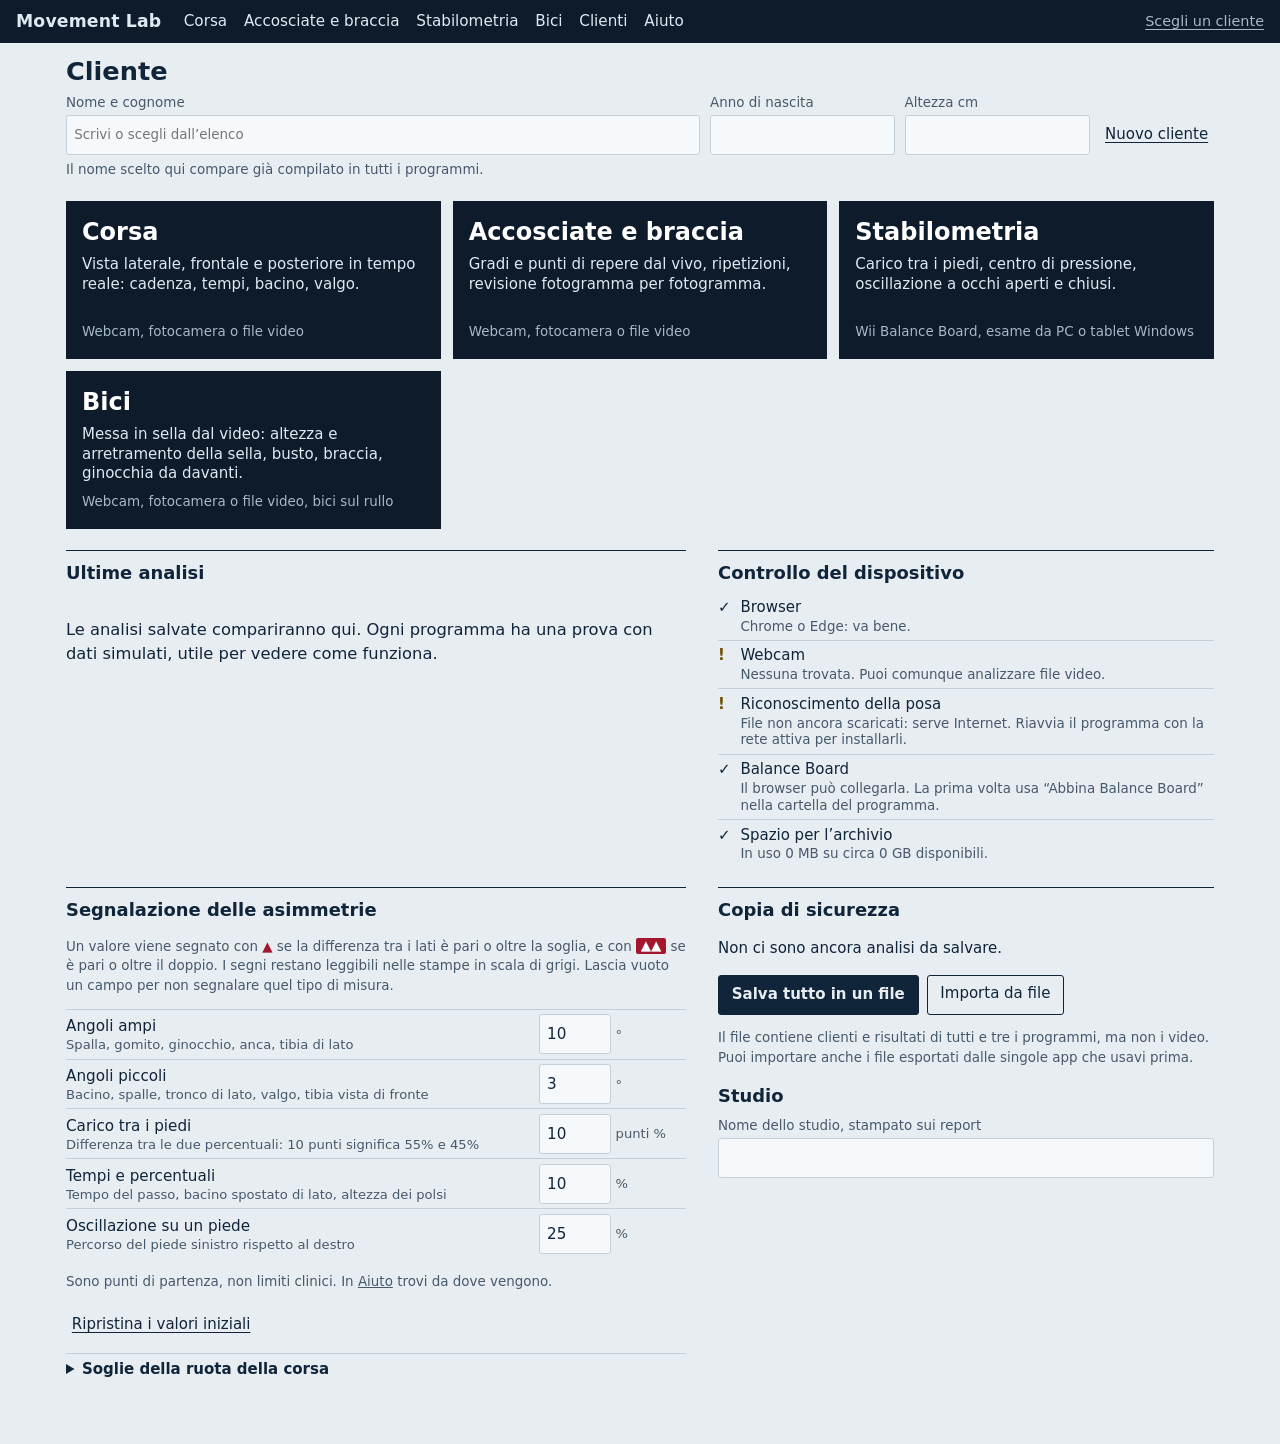
==== commit 9cd60af5: "Movement Lab: sei scelte negli esercizi, schermo cliente, avvisi nello schermo corridore, messa in s" ====
--- a/index.html
+++ b/index.html
@@ -29,6 +29,7 @@
     <a class="mod" href="corsa.html"><h2>Corsa</h2><p>Vista laterale, frontale e posteriore in tempo reale: cadenza, tempi, bacino, valgo.</p><span>Webcam, fotocamera o file video</span></a>
     <a class="mod" href="movimento.html"><h2>Accosciate e braccia</h2><p>Gradi e punti di repere dal vivo, ripetizioni, revisione fotogramma per fotogramma.</p><span>Webcam, fotocamera o file video</span></a>
     <a class="mod" href="stabilometria.html"><h2>Stabilometria</h2><p>Carico tra i piedi, centro di pressione, oscillazione a occhi aperti e chiusi.</p><span>Wii Balance Board, esame da PC o tablet Windows</span></a>
+    <a class="mod" href="bici.html"><h2>Bici</h2><p>Messa in sella dal video: altezza e arretramento della sella, busto, braccia, ginocchia da davanti.</p><span>Webcam, fotocamera o file video, bici sul rullo</span></a>
   </section>
 
   <div class="two">
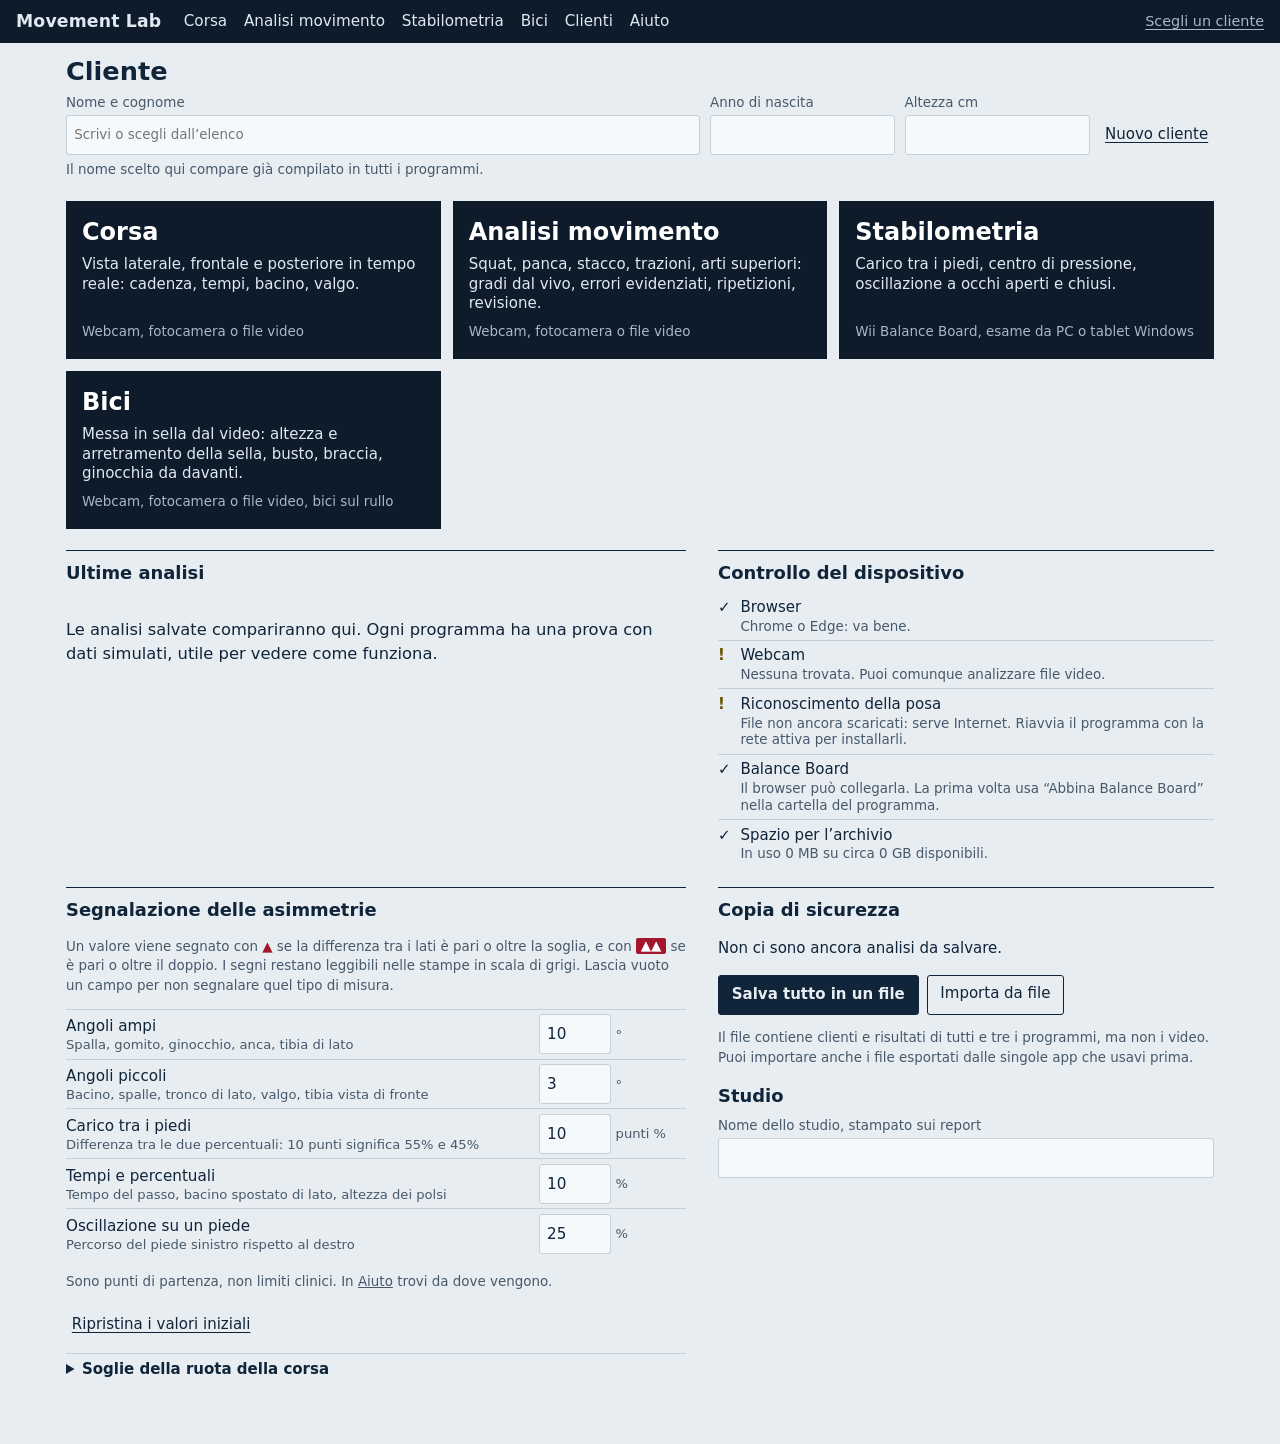
==== commit 83554807: "Analisi movimento: nuovo nome; il sito usa sempre i file aggiornati quando c'è rete Co-Authored-By: " ====
--- a/index.html
+++ b/index.html
@@ -27,7 +27,7 @@
 
   <section class="mods" aria-label="Programmi">
     <a class="mod" href="corsa.html"><h2>Corsa</h2><p>Vista laterale, frontale e posteriore in tempo reale: cadenza, tempi, bacino, valgo.</p><span>Webcam, fotocamera o file video</span></a>
-    <a class="mod" href="movimento.html"><h2>Accosciate e braccia</h2><p>Gradi e punti di repere dal vivo, ripetizioni, revisione fotogramma per fotogramma.</p><span>Webcam, fotocamera o file video</span></a>
+    <a class="mod" href="movimento.html"><h2>Analisi movimento</h2><p>Squat, panca, stacco, trazioni, arti superiori: gradi dal vivo, errori evidenziati, ripetizioni, revisione.</p><span>Webcam, fotocamera o file video</span></a>
     <a class="mod" href="stabilometria.html"><h2>Stabilometria</h2><p>Carico tra i piedi, centro di pressione, oscillazione a occhi aperti e chiusi.</p><span>Wii Balance Board, esame da PC o tablet Windows</span></a>
     <a class="mod" href="bici.html"><h2>Bici</h2><p>Messa in sella dal video: altezza e arretramento della sella, busto, braccia, ginocchia da davanti.</p><span>Webcam, fotocamera o file video, bici sul rullo</span></a>
   </section>
@@ -81,7 +81,7 @@
   <ul>
     <li><b>Installarla:</b> su Android, con Chrome, premi “Installa l’app” nella barra in alto o apri il menu e scegli “Aggiungi a schermata Home”. Su iPhone, con Safari, premi Condividi e poi “Aggiungi alla schermata Home”.</li>
     <li><b>Corsa:</b> dal telefono riprendi una vista alla volta, con la stessa ruota e le stesse segnalazioni nel report.</li>
-    <li><b>Accosciate e braccia:</b> funziona con una fotocamera alla volta.</li>
+    <li><b>Analisi movimento:</b> funziona con una fotocamera alla volta.</li>
     <li><b>Stabilometria:</b> il telefono non può collegarsi alla pedana. Puoi vedere i report importati e provare la simulazione.</li>
     <li><b>Prima apertura:</b> serve Internet per scaricare il riconoscimento della posa. Poi funziona anche senza rete.</li>
     <li><b>Telefono e PC hanno archivi separati:</b> per spostare le analisi salva la copia di sicurezza su un dispositivo e importala sull’altro. I video non vengono copiati.</li>
